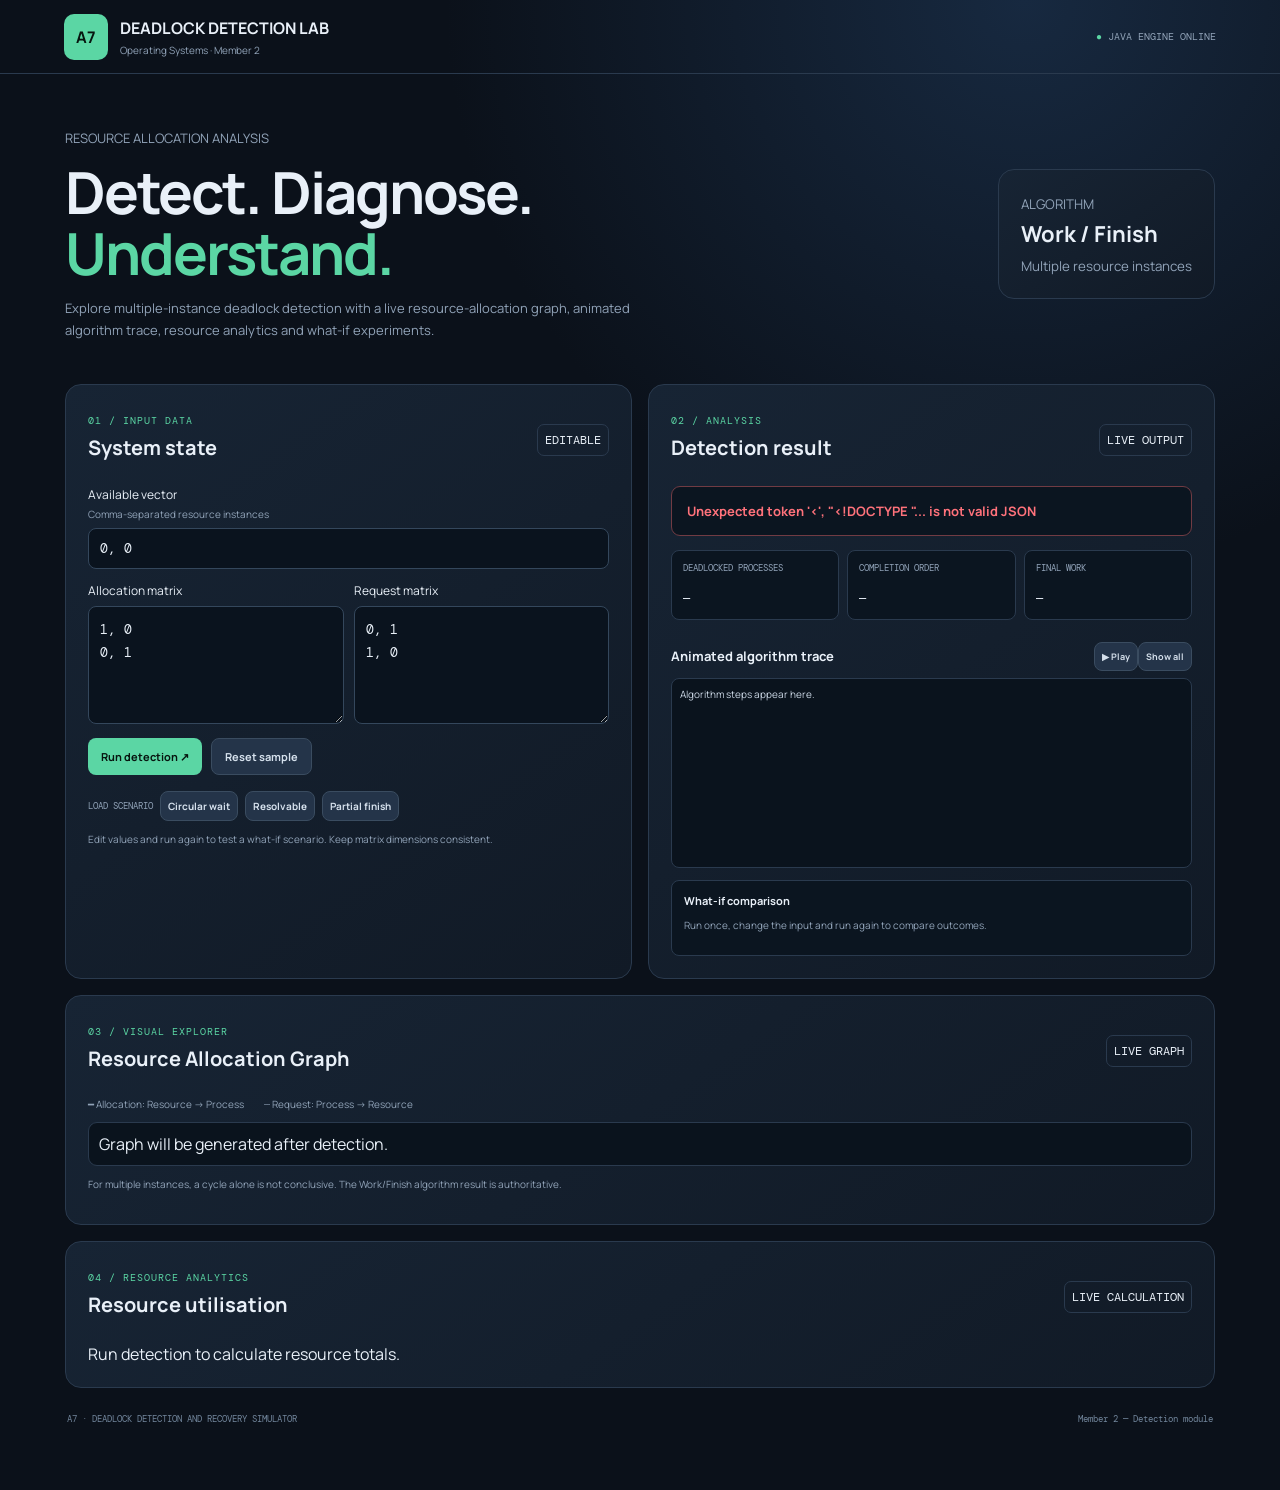
==== A7_Deadlock_Detection_Member2/web/index.html @ ec25eacc "Initial commit - A7 Deadlock Detection Member 2" ====
<!doctype html><html lang="en"><head><meta charset="utf-8"><meta name="viewport" content="width=device-width,initial-scale=1"><title>A7 | Deadlock Detection Lab</title><link rel="stylesheet" href="style.css"></head><body>
<header><div class="brand"><b class="mark">A7</b><div><b>DEADLOCK DETECTION LAB</b><small>Operating Systems · Member 2</small></div></div><span class="status">● JAVA ENGINE ONLINE</span></header><main>
<section class="hero"><div><p class="eyebrow">RESOURCE ALLOCATION ANALYSIS</p><h1>Detect. Diagnose.<br><em>Understand.</em></h1><p>Explore multiple-instance deadlock detection with a live resource-allocation graph, animated algorithm trace, resource analytics and what-if experiments.</p></div><aside><small>ALGORITHM</small><h2>Work / Finish</h2><small>Multiple resource instances</small></aside></section>
<section class="workspace"><section class="panel"><div class="head"><div><small>01 / INPUT DATA</small><h2>System state</h2></div><label class="tag">EDITABLE</label></div><label>Available vector <small>Comma-separated resource instances</small></label><input id="available" value="0, 0"><div class="matrix-title"><label>Allocation matrix</label><label>Request matrix</label></div><div class="matrix"><textarea id="allocation" rows="4">1, 0
0, 1</textarea><textarea id="request" rows="4">0, 1
1, 0</textarea></div><div class="actions"><button id="detect">Run detection ↗</button><button id="reset" class="secondary">Reset sample</button></div><div class="samples">LOAD SCENARIO <button data-case="deadlock">Circular wait</button><button data-case="safe">Resolvable</button><button data-case="partial">Partial finish</button></div><p class="hint">Edit values and run again to test a what-if scenario. Keep matrix dimensions consistent.</p></section>
<section class="panel"><div class="head"><div><small>02 / ANALYSIS</small><h2>Detection result</h2></div><label class="tag">LIVE OUTPUT</label></div><div id="verdict" class="verdict">Awaiting analysis — run detection.</div><div class="metrics"><div><small>DEADLOCKED PROCESSES</small><b id="deadlocked">—</b></div><div><small>COMPLETION ORDER</small><b id="order">—</b></div><div><small>FINAL WORK</small><b id="work">—</b></div></div><div class="tracehead"><h3>Animated algorithm trace</h3><div><button id="play" class="secondary" disabled>▶ Play</button><button id="all" class="secondary" disabled>Show all</button></div></div><div id="trace" class="trace">Algorithm steps appear here.</div><div id="whatif" class="whatif"><b>What-if comparison</b><p>Run once, change the input and run again to compare outcomes.</p></div></section></section>
<section class="panel visual"><div class="head"><div><small>03 / VISUAL EXPLORER</small><h2>Resource Allocation Graph</h2></div><label class="tag">LIVE GRAPH</label></div><p class="legend">━ Allocation: Resource → Process　　┄ Request: Process → Resource</p><div id="graph">Graph will be generated after detection.</div><p class="hint">For multiple instances, a cycle alone is not conclusive. The Work/Finish algorithm result is authoritative.</p></section>
<section class="panel visual"><div class="head"><div><small>04 / RESOURCE ANALYTICS</small><h2>Resource utilisation</h2></div><label class="tag">LIVE CALCULATION</label></div><div id="analytics">Run detection to calculate resource totals.</div></section><footer>A7 · DEADLOCK DETECTION AND RECOVERY SIMULATOR <span>Member 2 — Detection module</span></footer></main><script src="app.js"></script></body></html>
---- A7_Deadlock_Detection_Member2/web/style.css ----
@import url('https://fonts.googleapis.com/css2?family=DM+Mono:wght@400;500&family=Manrope:wght@400;500;700;800&display=swap');:root{--bg:#0b111a;--panel:#141e2b;--line:#2a3a4e;--text:#e9f0f8;--muted:#91a3b8;--mint:#5bd6a4;--orange:#ffb45f;--red:#ff727b;--blue:#79aaff}*{box-sizing:border-box}body{margin:0;background:radial-gradient(circle at 80% 0,#172940,transparent 32%),var(--bg);color:var(--text);font-family:Manrope,Arial}header{height:74px;border-bottom:1px solid var(--line);padding:0 5%;display:flex;align-items:center;justify-content:space-between}.brand{display:flex;gap:12px;align-items:center}.brand small{display:block;color:var(--muted);font-size:10px;margin-top:4px}.mark{background:var(--mint);color:#07150f;padding:12px;border-radius:10px}.status,.eyebrow,small{color:var(--muted)}.status{font:10px 'DM Mono'}.status:first-letter{color:var(--mint)}main{max-width:1200px;margin:auto;padding:40px 25px}.hero{display:flex;justify-content:space-between;align-items:center;margin-bottom:30px;gap:25px}.hero h1{font-size:clamp(36px,5vw,58px);line-height:1.05;margin:10px 0;letter-spacing:-2px}.hero em{color:var(--mint);font-style:normal}.hero p{max-width:620px;color:var(--muted);font-size:13px;line-height:1.7}.hero aside,.panel{background:linear-gradient(145deg,#172434,#111a26);border:1px solid var(--line);border-radius:16px;padding:22px}.hero aside{min-width:200px}.hero aside h2{font-size:22px}.workspace{display:grid;grid-template-columns:1fr 1fr;gap:16px}.head{display:flex;align-items:center;justify-content:space-between;margin-bottom:20px}.head small{font:10px 'DM Mono';letter-spacing:1px;color:var(--mint)}h2{font-size:20px;margin:5px 0}.tag{font:9px 'DM Mono';border:1px solid var(--line);padding:7px;border-radius:7px}.panel label{display:block;font-size:12px;margin:13px 0 7px}.panel label small{display:block;margin-top:4px}.panel input,.panel textarea{width:100%;background:#0a131e;color:var(--text);border:1px solid #34475c;border-radius:8px;padding:11px;font:13px 'DM Mono'}.matrix-title,.matrix{display:grid;grid-template-columns:1fr 1fr;gap:10px}.matrix textarea{line-height:1.8;resize:vertical}.actions{display:flex;gap:9px;margin-top:14px}button{cursor:pointer;border:0;border-radius:8px;padding:10px 13px;font:700 11px Manrope;background:var(--mint);color:#07150f}.secondary,.samples button{background:#243449;color:#d5e0ec;border:1px solid #3a4c60}.samples{display:flex;gap:7px;align-items:center;flex-wrap:wrap;margin-top:16px;font:9px 'DM Mono';color:var(--muted)}.samples button{font-size:10px;padding:7px}.hint{font-size:10px;color:var(--muted);line-height:1.6}.verdict{padding:15px;border:1px solid var(--line);border-radius:9px;background:#0b1520;font-size:13px;font-weight:700}.verdict.good{border-color:#28634d;color:var(--mint)}.verdict.bad{border-color:#713b43;color:var(--red)}.metrics{display:grid;grid-template-columns:repeat(3,1fr);gap:8px;margin:14px 0}.metrics div{background:#0b1520;padding:11px;border:1px solid var(--line);border-radius:8px;min-width:0}.metrics small{display:block;font:9px 'DM Mono';min-height:24px}.metrics b{font:12px 'DM Mono';overflow-wrap:anywhere}.tracehead{display:flex;align-items:center;justify-content:space-between}.tracehead h3{font-size:13px}.tracehead button{padding:7px;font-size:9px}.trace{height:190px;overflow:auto;background:#0a131d;border:1px solid var(--line);border-radius:8px;padding:8px;font-size:10px;color:#cbd7e5}.step{display:flex;gap:10px;padding:8px;border-bottom:1px solid #1c2b3b;opacity:.42;line-height:1.5}.step.shown{opacity:1}.step.active{background:#193529;border-radius:5px}.step i{color:var(--mint);font:10px 'DM Mono';font-style:normal}.whatif{margin-top:12px;padding:12px;background:#0b1520;border:1px solid var(--line);border-radius:8px;font-size:11px}.whatif p,.whatif small{color:var(--muted);font-size:10px;line-height:1.5}.compare{display:grid;grid-template-columns:1fr 1fr;gap:8px;margin-top:10px}.compare div{background:#172638;padding:10px;border-radius:7px;font:9px 'DM Mono';color:var(--muted)}.compare strong,.compare small{display:block;margin-top:6px}.compare strong{font:700 13px Manrope;color:var(--text)}.visual{margin-top:16px}.legend{font-size:10px;color:var(--muted)}#graph{overflow-x:auto;background:#0a131d;border:1px solid var(--line);border-radius:9px;padding:10px}#graph svg{width:100%;min-width:500px}.caption{fill:var(--muted);text-anchor:middle;font:10px 'DM Mono'}.pn{fill:#203a53;stroke:var(--blue)}.rn{fill:#233c32;stroke:var(--mint)}.node{fill:var(--text);text-anchor:middle;font:700 13px Manrope}.sub{fill:var(--muted);text-anchor:middle;font:9px 'DM Mono'}.alloc,.req{fill:none;stroke-width:2.5}.alloc{stroke:var(--mint);marker-end:url(#ma)}.req{stroke:var(--orange);stroke-dasharray:6 4;marker-end:url(#mr)}.edgeLabel{fill:white;text-anchor:middle;font:11px 'DM Mono';paint-order:stroke;stroke:#0a131d;stroke-width:4px}#analytics{display:grid;grid-template-columns:1fr 1fr;gap:10px}.stat{background:#0a131d;border:1px solid var(--line);border-radius:9px;padding:13px;font-size:11px}.bar{display:flex;height:12px;background:#26384b;border-radius:8px;overflow:hidden;margin:12px 0}.bar i:nth-child(1){background:var(--blue)}.bar i:nth-child(2){background:var(--mint)}.bar i:nth-child(3){background:var(--orange)}.stat p{font-size:9px;color:var(--muted)}.stat p b{color:var(--text)}.stat small{font-size:9px}footer{padding:25px 2px;color:#72869c;font:9px 'DM Mono';display:flex;justify-content:space-between}@media(max-width:800px){.workspace{grid-template-columns:1fr}.hero{align-items:flex-start}.hero aside{min-width:160px}}@media(max-width:560px){main{padding:25px 13px}.hero{display:block}.hero aside{margin-top:15px}.matrix{grid-template-columns:1fr}.matrix-title{display:none}.metrics{grid-template-columns:1fr}.actions{flex-direction:column}#analytics{grid-template-columns:1fr}footer{display:block;line-height:2}}
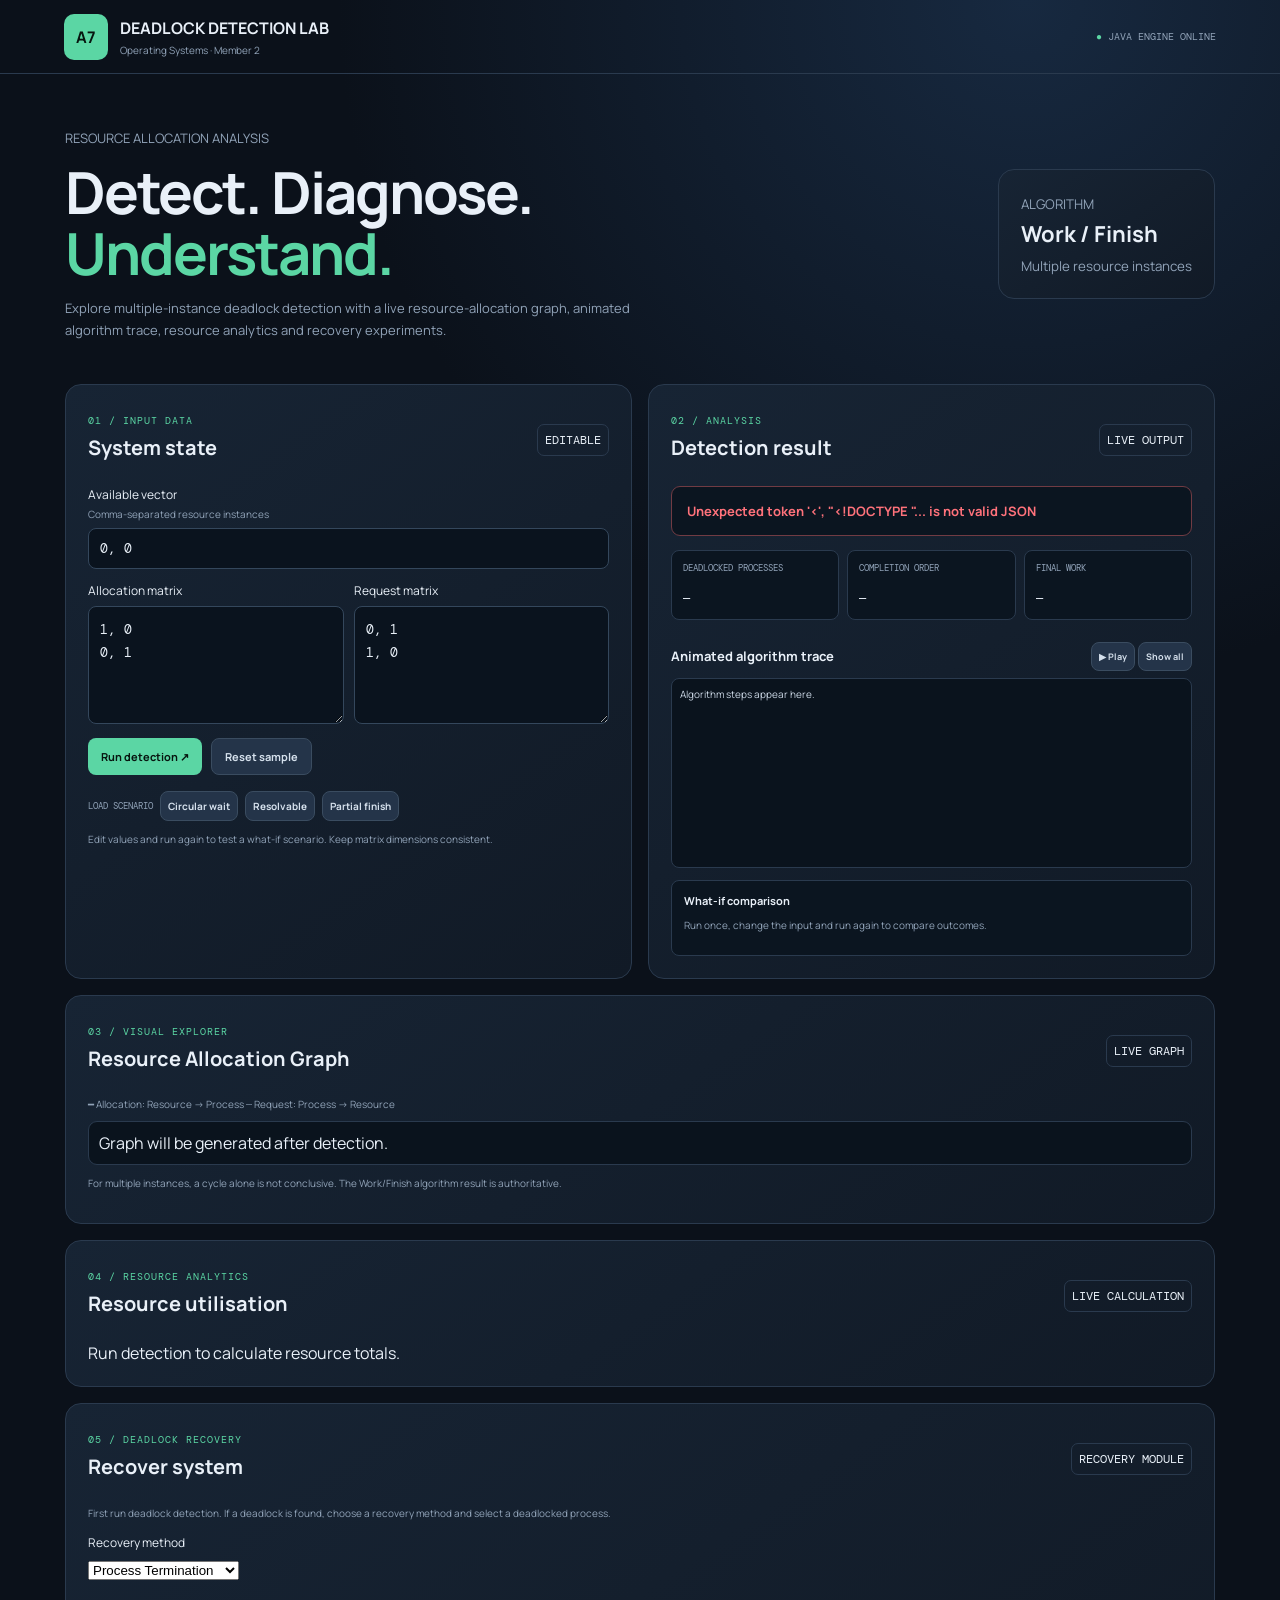
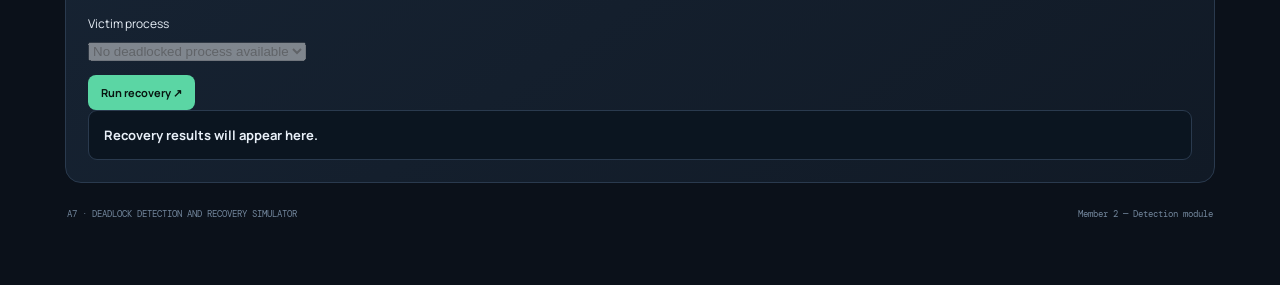
==== commit d6e674c4: "Integrate deadlock recovery into dashboard" ====
--- a/A7_Deadlock_Detection_Member2/web/index.html
+++ b/A7_Deadlock_Detection_Member2/web/index.html
@@ -1,9 +1,226 @@
-<!doctype html><html lang="en"><head><meta charset="utf-8"><meta name="viewport" content="width=device-width,initial-scale=1"><title>A7 | Deadlock Detection Lab</title><link rel="stylesheet" href="style.css"></head><body>
-<header><div class="brand"><b class="mark">A7</b><div><b>DEADLOCK DETECTION LAB</b><small>Operating Systems · Member 2</small></div></div><span class="status">● JAVA ENGINE ONLINE</span></header><main>
-<section class="hero"><div><p class="eyebrow">RESOURCE ALLOCATION ANALYSIS</p><h1>Detect. Diagnose.<br><em>Understand.</em></h1><p>Explore multiple-instance deadlock detection with a live resource-allocation graph, animated algorithm trace, resource analytics and what-if experiments.</p></div><aside><small>ALGORITHM</small><h2>Work / Finish</h2><small>Multiple resource instances</small></aside></section>
-<section class="workspace"><section class="panel"><div class="head"><div><small>01 / INPUT DATA</small><h2>System state</h2></div><label class="tag">EDITABLE</label></div><label>Available vector <small>Comma-separated resource instances</small></label><input id="available" value="0, 0"><div class="matrix-title"><label>Allocation matrix</label><label>Request matrix</label></div><div class="matrix"><textarea id="allocation" rows="4">1, 0
-0, 1</textarea><textarea id="request" rows="4">0, 1
-1, 0</textarea></div><div class="actions"><button id="detect">Run detection ↗</button><button id="reset" class="secondary">Reset sample</button></div><div class="samples">LOAD SCENARIO <button data-case="deadlock">Circular wait</button><button data-case="safe">Resolvable</button><button data-case="partial">Partial finish</button></div><p class="hint">Edit values and run again to test a what-if scenario. Keep matrix dimensions consistent.</p></section>
-<section class="panel"><div class="head"><div><small>02 / ANALYSIS</small><h2>Detection result</h2></div><label class="tag">LIVE OUTPUT</label></div><div id="verdict" class="verdict">Awaiting analysis — run detection.</div><div class="metrics"><div><small>DEADLOCKED PROCESSES</small><b id="deadlocked">—</b></div><div><small>COMPLETION ORDER</small><b id="order">—</b></div><div><small>FINAL WORK</small><b id="work">—</b></div></div><div class="tracehead"><h3>Animated algorithm trace</h3><div><button id="play" class="secondary" disabled>▶ Play</button><button id="all" class="secondary" disabled>Show all</button></div></div><div id="trace" class="trace">Algorithm steps appear here.</div><div id="whatif" class="whatif"><b>What-if comparison</b><p>Run once, change the input and run again to compare outcomes.</p></div></section></section>
-<section class="panel visual"><div class="head"><div><small>03 / VISUAL EXPLORER</small><h2>Resource Allocation Graph</h2></div><label class="tag">LIVE GRAPH</label></div><p class="legend">━ Allocation: Resource → Process　　┄ Request: Process → Resource</p><div id="graph">Graph will be generated after detection.</div><p class="hint">For multiple instances, a cycle alone is not conclusive. The Work/Finish algorithm result is authoritative.</p></section>
-<section class="panel visual"><div class="head"><div><small>04 / RESOURCE ANALYTICS</small><h2>Resource utilisation</h2></div><label class="tag">LIVE CALCULATION</label></div><div id="analytics">Run detection to calculate resource totals.</div></section><footer>A7 · DEADLOCK DETECTION AND RECOVERY SIMULATOR <span>Member 2 — Detection module</span></footer></main><script src="app.js"></script></body></html>
+
+<!doctype html>
+<html lang="en">
+<head>
+    <meta charset="utf-8">
+    <meta name="viewport" content="width=device-width,initial-scale=1">
+    <title>A7 | Deadlock Detection Lab</title>
+    <link rel="stylesheet" href="style.css">
+</head>
+<body>
+
+<header>
+    <div class="brand">
+        <b class="mark">A7</b>
+        <div>
+            <b>DEADLOCK DETECTION LAB</b>
+            <small>Operating Systems · Member 2</small>
+        </div>
+    </div>
+    <span class="status">● JAVA ENGINE ONLINE</span>
+</header>
+
+<main>
+
+<section class="hero">
+    <div>
+        <p class="eyebrow">RESOURCE ALLOCATION ANALYSIS</p>
+        <h1>Detect. Diagnose.<br><em>Understand.</em></h1>
+        <p>
+            Explore multiple-instance deadlock detection with a live
+            resource-allocation graph, animated algorithm trace,
+            resource analytics and recovery experiments.
+        </p>
+    </div>
+    <aside>
+        <small>ALGORITHM</small>
+        <h2>Work / Finish</h2>
+        <small>Multiple resource instances</small>
+    </aside>
+</section>
+
+<section class="workspace">
+
+    <section class="panel">
+        <div class="head">
+            <div>
+                <small>01 / INPUT DATA</small>
+                <h2>System state</h2>
+            </div>
+            <label class="tag">EDITABLE</label>
+        </div>
+
+        <label>
+            Available vector
+            <small>Comma-separated resource instances</small>
+        </label>
+
+        <input id="available" value="0, 0">
+
+        <div class="matrix-title">
+            <label>Allocation matrix</label>
+            <label>Request matrix</label>
+        </div>
+
+        <div class="matrix">
+            <textarea id="allocation" rows="4">1, 0
+0, 1</textarea>
+
+            <textarea id="request" rows="4">0, 1
+1, 0</textarea>
+        </div>
+
+        <div class="actions">
+            <button id="detect">Run detection ↗</button>
+            <button id="reset" class="secondary">Reset sample</button>
+        </div>
+
+        <div class="samples">
+            LOAD SCENARIO
+            <button data-case="deadlock">Circular wait</button>
+            <button data-case="safe">Resolvable</button>
+            <button data-case="partial">Partial finish</button>
+        </div>
+
+        <p class="hint">
+            Edit values and run again to test a what-if scenario.
+            Keep matrix dimensions consistent.
+        </p>
+    </section>
+
+    <section class="panel">
+        <div class="head">
+            <div>
+                <small>02 / ANALYSIS</small>
+                <h2>Detection result</h2>
+            </div>
+            <label class="tag">LIVE OUTPUT</label>
+        </div>
+
+        <div id="verdict" class="verdict">
+            Awaiting analysis — run detection.
+        </div>
+
+        <div class="metrics">
+            <div>
+                <small>DEADLOCKED PROCESSES</small>
+                <b id="deadlocked">—</b>
+            </div>
+            <div>
+                <small>COMPLETION ORDER</small>
+                <b id="order">—</b>
+            </div>
+            <div>
+                <small>FINAL WORK</small>
+                <b id="work">—</b>
+            </div>
+        </div>
+
+        <div class="tracehead">
+            <h3>Animated algorithm trace</h3>
+            <div>
+                <button id="play" class="secondary" disabled>▶ Play</button>
+                <button id="all" class="secondary" disabled>Show all</button>
+            </div>
+        </div>
+
+        <div id="trace" class="trace">
+            Algorithm steps appear here.
+        </div>
+
+        <div id="whatif" class="whatif">
+            <b>What-if comparison</b>
+            <p>
+                Run once, change the input and run again to compare outcomes.
+            </p>
+        </div>
+    </section>
+
+</section>
+
+<section class="panel visual">
+    <div class="head">
+        <div>
+            <small>03 / VISUAL EXPLORER</small>
+            <h2>Resource Allocation Graph</h2>
+        </div>
+        <label class="tag">LIVE GRAPH</label>
+    </div>
+
+    <p class="legend">
+        ━ Allocation: Resource → Process
+        ┄ Request: Process → Resource
+    </p>
+
+    <div id="graph">
+        Graph will be generated after detection.
+    </div>
+
+    <p class="hint">
+        For multiple instances, a cycle alone is not conclusive.
+        The Work/Finish algorithm result is authoritative.
+    </p>
+</section>
+
+<section class="panel visual">
+    <div class="head">
+        <div>
+            <small>04 / RESOURCE ANALYTICS</small>
+            <h2>Resource utilisation</h2>
+        </div>
+        <label class="tag">LIVE CALCULATION</label>
+    </div>
+
+    <div id="analytics">
+        Run detection to calculate resource totals.
+    </div>
+</section>
+
+<!-- NEW RECOVERY SECTION -->
+
+<section class="panel visual">
+    <div class="head">
+        <div>
+            <small>05 / DEADLOCK RECOVERY</small>
+            <h2>Recover system</h2>
+        </div>
+        <label class="tag">RECOVERY MODULE</label>
+    </div>
+
+    <p class="hint">
+        First run deadlock detection. If a deadlock is found,
+        choose a recovery method and select a deadlocked process.
+    </p>
+
+    <label for="recoveryMethod">Recovery method</label>
+    <select id="recoveryMethod">
+        <option value="termination">Process Termination</option>
+        <option value="preemption">Resource Preemption</option>
+    </select>
+
+    <br><br>
+
+    <label for="victim">Victim process</label>
+    <select id="victim">
+        <option value="">Run detection first</option>
+    </select>
+
+    <div class="actions">
+        <button id="recover" disabled>Run recovery ↗</button>
+    </div>
+
+    <div id="recoveryResult" class="verdict">
+        Recovery results will appear here.
+    </div>
+</section>
+
+<footer>
+    A7 · DEADLOCK DETECTION AND RECOVERY SIMULATOR
+    <span>Member 2 — Detection module</span>
+</footer>
+
+</main>
+
+<script src="app.js"></script>
+</body>
+</html>
